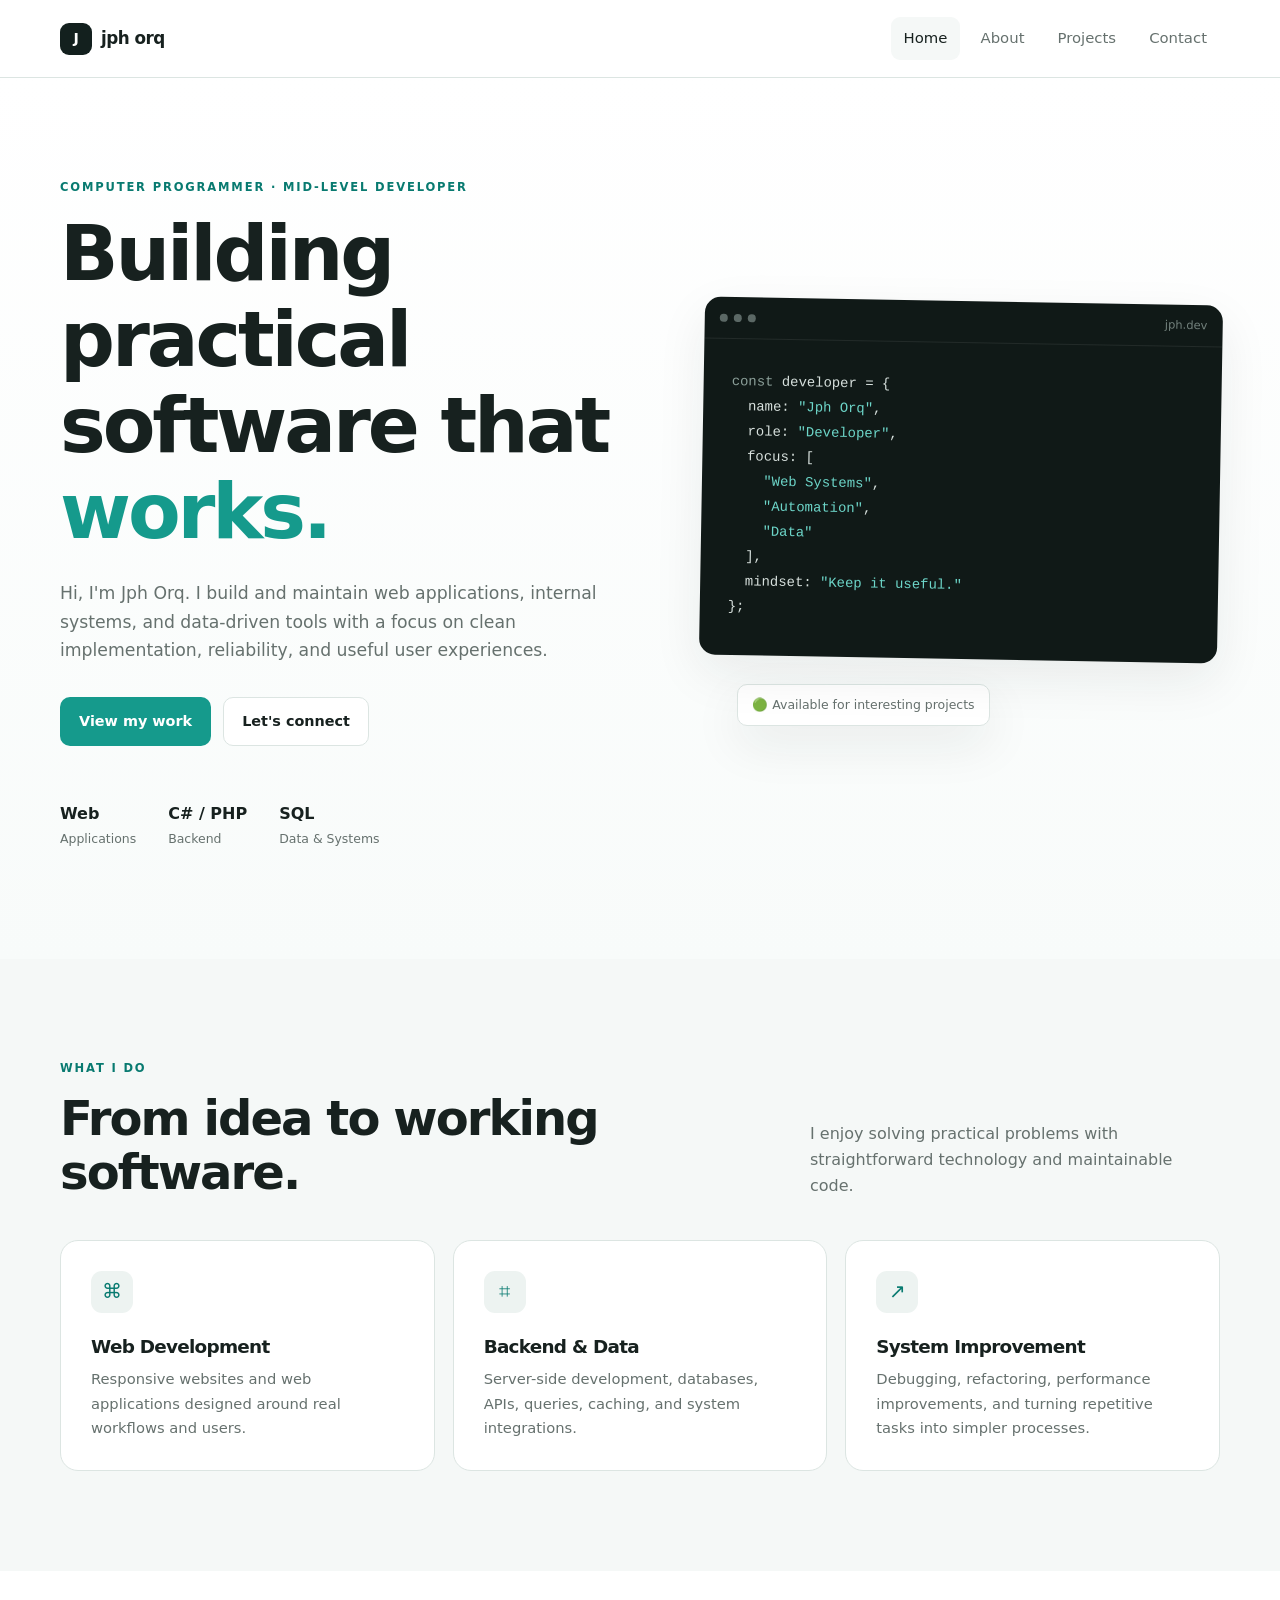
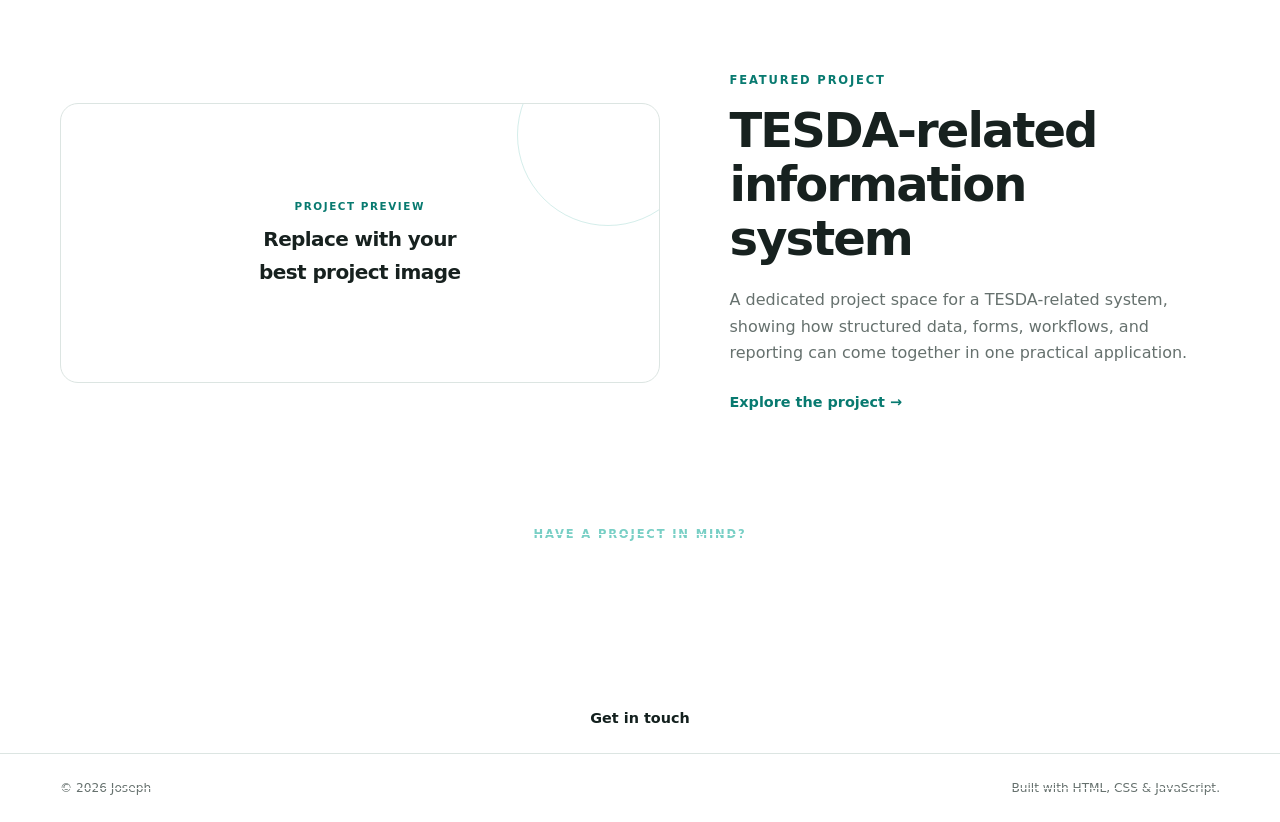
==== index.html @ 71cbd300 "head adjustment" ====
<!doctype html>
<html lang="en">
  <head>
    <meta charset="UTF-8" />
    <meta name="viewport" content="width=device-width, initial-scale=1.0" />
    <meta
      name="description"
      content="Joseph — Computer Programmer and Mid-Level Developer portfolio."
    />
    <title>Developer Portfolio</title>
    <link rel="stylesheet" href="css/style.css" />
    <link rel="icon" href="images/j_icon.png" type="image/x-icon" />
  </head>
  <body>
    <header class="site-header">
      <div class="container nav-wrap">
        <a class="brand" href="index.html"><span>J</span> jph orq</a>
        <button
          class="nav-toggle"
          aria-label="Open navigation"
          aria-expanded="false"
        >
          ☰
        </button>
        <nav class="site-nav" aria-label="Primary navigation">
          <a class="active" href="index.html">Home</a>
          <a href="about.html">About</a>
          <a href="projects.html">Projects</a>
          <a href="contact.html">Contact</a>
        </nav>
      </div>
    </header>

    <main>
      <section class="hero">
        <div class="container hero-grid">
          <div class="hero-copy">
            <p class="eyebrow">COMPUTER PROGRAMMER · MID-LEVEL DEVELOPER</p>
            <h1>Building practical software that <span>works.</span></h1>
            <p class="hero-text">
              Hi, I'm Jph Orq. I build and maintain web applications, internal
              systems, and data-driven tools with a focus on clean
              implementation, reliability, and useful user experiences.
            </p>
            <div class="hero-actions">
              <a class="button button-primary" href="projects.html"
                >View my work</a
              >
              <a class="button button-secondary" href="contact.html"
                >Let's connect</a
              >
            </div>
            <div class="quick-stats">
              <div><strong>Web</strong><span>Applications</span></div>
              <div><strong>C# / PHP</strong><span>Backend</span></div>
              <div><strong>SQL</strong><span>Data & Systems</span></div>
            </div>
          </div>
          <div class="hero-visual">
            <div class="code-window">
              <div class="window-bar">
                <i></i><i></i><i></i><span>jph.dev</span>
              </div>
              <pre><code><span class="code-muted">const</span> developer = {
  name: <span class="code-accent">"Jph Orq"</span>,
  role: <span class="code-accent">"Developer"</span>,
  focus: [
    <span class="code-accent">"Web Systems"</span>,
    <span class="code-accent">"Automation"</span>,
    <span class="code-accent">"Data"</span>
  ],
  mindset: <span class="code-accent">"Keep it useful."</span>
};</code></pre>
            </div>
            <div class="floating-note">
              🟢 Available for interesting projects
            </div>
          </div>
        </div>
      </section>

      <section class="section section-soft">
        <div class="container">
          <div class="section-heading">
            <div>
              <p class="eyebrow">WHAT I DO</p>
              <h2>From idea to working software.</h2>
            </div>
            <p>
              I enjoy solving practical problems with straightforward technology
              and maintainable code.
            </p>
          </div>
          <div class="feature-grid">
            <article class="feature-card">
              <span class="feature-icon">⌘</span>
              <h3>Web Development</h3>
              <p>
                Responsive websites and web applications designed around real
                workflows and users.
              </p>
            </article>
            <article class="feature-card">
              <span class="feature-icon">⌗</span>
              <h3>Backend & Data</h3>
              <p>
                Server-side development, databases, APIs, queries, caching, and
                system integrations.
              </p>
            </article>
            <article class="feature-card">
              <span class="feature-icon">↗</span>
              <h3>System Improvement</h3>
              <p>
                Debugging, refactoring, performance improvements, and turning
                repetitive tasks into simpler processes.
              </p>
            </article>
          </div>
        </div>
      </section>

      <section class="section">
        <div class="container spotlight">
          <div class="spotlight-image image-placeholder">
            <div>
              <span>PROJECT PREVIEW</span
              ><strong>Replace with your<br />best project image</strong>
            </div>
          </div>
          <div class="spotlight-copy">
            <p class="eyebrow">FEATURED PROJECT</p>
            <h2>TESDA-related information system</h2>
            <p>
              A dedicated project space for a TESDA-related system, showing how
              structured data, forms, workflows, and reporting can come together
              in one practical application.
            </p>
            <a class="text-link" href="tesda-project.html"
              >Explore the project →</a
            >
          </div>
        </div>
      </section>

      <s <section class="section section-dark">
        <div class="container cta">
          <p class="eyebrow">HAVE A PROJECT IN MIND?</p>
          <h2>Let's build something useful.</h2>
          <a class="button button-light" href="contact.html">Get in touch</a>
        </div>
      </section>
    </main>

    <footer class="site-footer">
      <div class="container footer-wrap">
        <span>© <span data-year></span> Joseph</span
        ><span>Built with HTML, CSS & JavaScript.</span>
      </div>
    </footer>   <script src="js/script.js"></script>
  </body>
</html>
---- css/style.css ----
/* =========================================================
   JOSEPH PORTFOLIO — EDIT THESE VARIABLES FIRST
   ========================================================= */
:root {
  --bg: #ffffff;
  --surface: #f5f8f7;
  --surface-2: #edf3f1;
  --text: #17211f;
  --muted: #66716e;
  --line: #dce5e2;
  --accent: #159a8c;
  --accent-dark: #087a70;
  --dark: #13201e;
  --max: 1160px;
  --radius: 18px;
  --shadow: 0 18px 50px rgba(20, 40, 36, 0.08);
}
* {
  box-sizing: border-box;
  margin: 0;
  padding: 0;
}
html {
  scroll-behavior: smooth;
}
body {
  font-family:
    Inter,
    ui-sans-serif,
    system-ui,
    -apple-system,
    BlinkMacSystemFont,
    "Segoe UI",
    sans-serif;
  background: var(--bg);
  color: var(--text);
  line-height: 1.65;
}
img {
  max-width: 100%;
  display: block;
}
a {
  color: inherit;
  text-decoration: none;
}
.container {
  width: min(var(--max), calc(100% - 40px));
  margin-inline: auto;
}
.site-header {
  height: 78px;
  border-bottom: 1px solid var(--line);
  background: rgba(255, 255, 255, 0.94);
  position: sticky;
  top: 0;
  z-index: 20;
  backdrop-filter: blur(14px);
}
.nav-wrap {
  height: 100%;
  display: flex;
  align-items: center;
  justify-content: space-between;
}
.brand {
  font-weight: 800;
  letter-spacing: -0.03em;
  font-size: 1.05rem;
  display: flex;
  align-items: center;
  gap: 9px;
}
.brand span {
  width: 32px;
  height: 32px;
  border-radius: 9px;
  background: var(--dark);
  color: #fff;
  display: grid;
  place-items: center;
  font-size: 0.9rem;
}
.site-nav {
  display: flex;
  gap: 7px;
  align-items: center;
}
.site-nav a {
  padding: 9px 13px;
  color: var(--muted);
  font-size: 0.93rem;
  border-radius: 9px;
}
.site-nav a:hover,
.site-nav a.active {
  color: var(--text);
  background: var(--surface);
}
.nav-toggle {
  display: none;
  border: 0;
  background: transparent;
  font-size: 1.4rem;
  color: var(--text);
  cursor: pointer;
}
.hero {
  padding: 100px 0 110px;
  background: linear-gradient(180deg, #fff 0%, #f8fbfa 100%);
  overflow: hidden;
}
.hero-grid {
  display: grid;
  grid-template-columns: 1.05fr 0.95fr;
  gap: 70px;
  align-items: center;
}
.eyebrow {
  font-size: 0.72rem;
  letter-spacing: 0.16em;
  font-weight: 800;
  color: var(--accent-dark);
  margin-bottom: 14px;
}
h1,
h2,
h3 {
  line-height: 1.12;
  letter-spacing: -0.04em;
}
h1 {
  font-size: clamp(3rem, 6vw, 5.25rem);
  max-width: 780px;
}
h1 span,
h2 span {
  color: var(--accent);
}
h2 {
  font-size: clamp(2rem, 4vw, 3rem);
}
h3 {
  font-size: 1.15rem;
}
.hero-text,
.page-hero > div > p:last-child {
  font-size: 1.08rem;
  color: var(--muted);
  max-width: 650px;
  margin-top: 24px;
}
.hero-actions {
  display: flex;
  gap: 12px;
  margin-top: 32px;
  flex-wrap: wrap;
}
.button {
  display: inline-flex;
  align-items: center;
  justify-content: center;
  border-radius: 10px;
  padding: 12px 18px;
  font-weight: 750;
  font-size: 0.9rem;
  border: 1px solid transparent;
  transition: 0.2s ease;
}
.button:hover {
  transform: translateY(-2px);
}
.button-primary {
  background: var(--accent);
  color: #fff;
}
.button-primary:hover {
  background: var(--accent-dark);
}
.button-secondary {
  border-color: var(--line);
  background: #fff;
}
.button-light {
  background: #fff;
  color: var(--dark);
}
.quick-stats {
  display: flex;
  gap: 32px;
  margin-top: 55px;
}
.quick-stats div {
  display: grid;
  gap: 1px;
}
.quick-stats strong {
  font-size: 1rem;
}
.quick-stats span {
  font-size: 0.78rem;
  color: var(--muted);
}
.code-window {
  background: #101917;
  border-radius: 16px;
  box-shadow: var(--shadow);
  overflow: hidden;
  transform: rotate(1deg);
}
.window-bar {
  height: 42px;
  padding: 0 15px;
  display: flex;
  align-items: center;
  gap: 6px;
  color: #72807c;
  font-size: 0.72rem;
  border-bottom: 1px solid rgba(255, 255, 255, 0.08);
}
.window-bar i {
  width: 8px;
  height: 8px;
  border-radius: 50%;
  background: #5b6865;
}
.window-bar span {
  margin-left: auto;
}
pre {
  padding: 30px 28px 36px;
  overflow: auto;
  color: #d7e0dd;
  font:
    500 0.87rem/1.8 ui-monospace,
    SFMono-Regular,
    Menlo,
    monospace;
}
.code-muted {
  color: #8ca09a;
}
.code-accent {
  color: #6dd6c9;
}
.floating-note {
  display: inline-block;
  background: #fff;
  border: 1px solid var(--line);
  box-shadow: var(--shadow);
  padding: 10px 14px;
  border-radius: 10px;
  font-size: 0.78rem;
  margin: 24px 0 0 35px;
  color: var(--muted);
}
.section {
  padding: 100px 0;
}
.section-soft {
  background: var(--surface);
}
.section-dark {
  background: var(--dark);
  color: #fff;
}
.section-heading {
  display: flex;
  justify-content: space-between;
  gap: 40px;
  align-items: end;
  margin-bottom: 40px;
}
.section-heading > p {
  max-width: 410px;
  color: var(--muted);
}
.feature-grid {
  display: grid;
  grid-template-columns: repeat(3, 1fr);
  gap: 18px;
}
.feature-card {
  border: 1px solid var(--line);
  border-radius: var(--radius);
  padding: 30px;
  background: #fff;
}
.feature-icon {
  display: grid;
  place-items: center;
  width: 42px;
  height: 42px;
  border-radius: 11px;
  background: var(--surface-2);
  color: var(--accent-dark);
  font-size: 1.25rem;
  margin-bottom: 24px;
}
.feature-card p,
.project-card p,
.timeline p,
.case-features p {
  color: var(--muted);
  font-size: 0.92rem;
  margin-top: 10px;
}
.spotlight {
  display: grid;
  grid-template-columns: 1.1fr 0.9fr;
  gap: 70px;
  align-items: center;
}
.image-placeholder {
  min-height: 280px;
  background: linear-gradient(135deg, #dfeae7, #f6faf9);
  border: 1px solid var(--line);
  border-radius: var(--radius);
  display: grid;
  place-items: center;
  overflow: hidden;
  position: relative;
  background-image: none;
}
.image-placeholder:after {
  content: "";
  position: absolute;
  width: 180px;
  height: 180px;
  border: 1px solid rgba(21, 154, 140, 0.18);
  border-radius: 50%;
  top: -60px;
  right: -40px;
}
.image-placeholder > div {
  text-align: center;
  position: relative;
  z-index: 1;
  display: grid;
  gap: 8px;
}
.image-placeholder span {
  font-size: 0.65rem;
  letter-spacing: 0.15em;
  font-weight: 800;
  color: var(--accent-dark);
}
.image-placeholder strong {
  font-size: 1.25rem;
  letter-spacing: -0.03em;
}
.spotlight-copy p:not(.eyebrow) {
  color: var(--muted);
  margin: 22px 0;
}
.text-link {
  font-weight: 800;
  color: var(--accent-dark);
  font-size: 0.9rem;
}
.cta {
  text-align: center;
  padding: 10px 0;
}
.cta h2 {
  max-width: 700px;
  margin: 0 auto 28px;
}
.cta .eyebrow {
  color: #78cfc5;
}
.site-footer {
  border-top: 1px solid var(--line);
  padding: 24px 0;
  color: var(--muted);
  font-size: 0.76rem;
}
.footer-wrap {
  display: flex;
  justify-content: space-between;
  gap: 20px;
}
.page-hero {
  padding: 95px 0 85px;
  background: var(--surface);
}
.page-hero h1 {
  font-size: clamp(2.8rem, 6vw, 5rem);
}
.page-hero > div > p:last-child {
  margin-top: 22px;
}
.about-grid {
  display: grid;
  grid-template-columns: 0.75fr 1.25fr;
  gap: 80px;
  align-items: center;
}
.portrait-placeholder {
  min-height: 430px;
}
.about-grid h2 {
  margin-bottom: 22px;
}
.about-grid p:not(.eyebrow) {
  color: var(--muted);
  margin: 0 0 14px;
}
.skill-list {
  display: flex;
  flex-wrap: wrap;
  gap: 8px;
  margin-top: 25px;
}
.skill-list span,
.tags span {
  font-size: 0.7rem;
  font-weight: 750;
  border: 1px solid var(--line);
  background: var(--surface);
  padding: 5px 9px;
  border-radius: 7px;
  color: var(--muted);
}
.timeline {
  display: grid;
  grid-template-columns: repeat(3, 1fr);
  gap: 22px;
}
.timeline > div {
  border-top: 1px solid var(--line);
  padding-top: 20px;
}
.timeline b,
.case-features b {
  color: var(--accent);
  font-size: 0.75rem;
}
.github-card {
  display: grid;
  grid-template-columns: auto 1fr auto;
  gap: 22px;
  align-items: center;
  border: 1px solid var(--line);
  border-radius: var(--radius);
  padding: 25px;
  background: #fff;
  box-shadow: var(--shadow);
}
.github-avatar {
  width: 64px;
  height: 64px;
  border-radius: 50%;
  background: var(--dark);
  color: #fff;
  display: grid;
  place-items: center;
  font-size: 1.4rem;
  font-weight: 800;
}
.github-main h2 {
  font-size: 1.5rem;
}
.github-main p:not(.eyebrow) {
  color: var(--muted);
  font-size: 0.85rem;
}
.status-dot {
  display: inline-block;
  width: 9px;
  height: 9px;
  background: var(--accent);
  border-radius: 50%;
  margin-left: 5px;
}
.github-stats {
  display: flex;
  gap: 18px;
  margin-top: 8px;
  color: var(--muted);
  font-size: 0.75rem;
}
.github-stats strong {
  color: var(--text);
}
.project-grid {
  display: grid;
  grid-template-columns: repeat(2, 1fr);
  gap: 22px;
}
.project-card {
  border: 1px solid var(--line);
  border-radius: var(--radius);
  overflow: hidden;
  background: #fff;
}
.project-image {
  border: 0;
  border-radius: 0;
  min-height: 240px;
  height: 350px;
  position: relative;
  overflow: hidden;

  background-size: cover;
  background-position: center;
  background-repeat: no-repeat;

  display: flex;
  align-items: flex-end;
  padding: 30px;
}

.project-image::before {
  content: "";
  position: absolute;
  inset: 0;
  background: linear-gradient(to top, rgba(0, 0, 0, 0.75), rgba(0, 0, 0, 0.1));
}

.project-image > div {
  position: relative;
  z-index: 1;
  color: white;
}

.project-image span {
  display: block;
  font-size: 12px;
  margin-bottom: 10px;
  letter-spacing: 1px;
  opacity: 0.8;
}

.project-image strong {
  display: block;
  font-size: 28px;
  line-height: 1.15;
}
.project-content {
  padding: 27px;
}
.project-type {
  font-size: 0.68rem !important;
  text-transform: uppercase;
  letter-spacing: 0.12em;
  font-weight: 800;
  color: var(--accent-dark) !important;
  margin: 0 0 8px !important;
}
.project-content h2 {
  font-size: 1.65rem;
}
.project-content > p:not(.project-type) {
  margin: 13px 0 17px;
}
.tags {
  display: flex;
  flex-wrap: wrap;
  gap: 6px;
  margin-bottom: 22px;
}
.project-featured {
  grid-column: span 2;
  display: grid;
  grid-template-columns: 1.1fr 0.9fr;
}
.project-featured .project-image {
  min-height: 100%;
}
.case-hero {
  padding: 70px 0 85px;
  background: var(--dark);
  color: #fff;
}
.case-hero .eyebrow {
  color: #78cfc5;
  margin-top: 55px;
}
.case-hero h1 {
  font-size: clamp(3rem, 6vw, 5.5rem);
}
.case-intro {
  max-width: 680px;
  color: #b7c5c1;
  margin: 25px 0;
}
.back-link {
  color: #a8b8b4;
  font-size: 0.8rem;
}
.case-hero .tags span {
  border-color: rgba(255, 255, 255, 0.14);
  background: rgba(255, 255, 255, 0.06);
  color: #d8e2df;
}
.case-grid {
  display: grid;
  grid-template-columns: 1.25fr 0.75fr;
  gap: 70px;
  align-items: start;
}
.case-image.large {
  min-height: 470px;
}
.case-facts {
  border-top: 1px solid var(--line);
  padding-top: 20px;
}
.case-facts dl {
  display: grid;
  grid-template-columns: 100px 1fr;
  gap: 13px 15px;
}
.case-facts dt {
  color: var(--muted);
  font-size: 0.78rem;
}
.case-facts dd {
  font-size: 0.85rem;
  font-weight: 700;
}
.case-content {
  max-width: 850px;
}
.case-content > p:not(.eyebrow) {
  color: var(--muted);
  margin: 22px 0 35px;
  font-size: 1rem;
}
.case-features {
  display: grid;
  grid-template-columns: repeat(3, 1fr);
  gap: 20px;
}
.case-features > div {
  border-top: 1px solid var(--line);
  padding-top: 18px;
}
.image-strip {
  display: grid;
  grid-template-columns: repeat(3, 1fr);
  gap: 16px;
}
.image-strip .image-placeholder {
  min-height: 230px;
}
.contact-grid {
  display: grid;
  grid-template-columns: 0.8fr 1.2fr;
  gap: 90px;
}
.contact-grid h2 {
  margin-bottom: 20px;
}
.contact-grid > div > p:not(.eyebrow) {
  color: var(--muted);
  max-width: 450px;
}
.contact-list {
  margin-top: 35px;
  display: grid;
  gap: 18px;
}
.contact-list a,
.contact-list > div {
  display: grid;
  gap: 2px;
}
.contact-list small {
  color: var(--muted);
  font-size: 0.7rem;
  text-transform: uppercase;
  letter-spacing: 0.1em;
}
.contact-list strong {
  font-size: 0.95rem;
}
.contact-form {
  border: 1px solid var(--line);
  border-radius: var(--radius);
  padding: 30px;
  background: #fff;
  box-shadow: var(--shadow);
  display: grid;
  gap: 17px;
}
.contact-form label {
  font-size: 0.8rem;
  font-weight: 750;
  display: grid;
  gap: 7px;
}
.contact-form input,
.contact-form textarea {
  font: inherit;
  border: 1px solid var(--line);
  border-radius: 9px;
  padding: 12px 13px;
  outline: none;
  background: #fbfcfc;
  resize: vertical;
}
.contact-form input:focus,
.contact-form textarea:focus {
  border-color: var(--accent);
}
.form-note {
  font-size: 0.7rem;
  color: var(--muted);
}
.mini-cta {
  display: flex;
  justify-content: space-between;
  align-items: center;
}
@media (max-width: 900px) {
  .hero-grid,
  .spotlight,
  .about-grid,
  .case-grid,
  .contact-grid {
    grid-template-columns: 1fr;
    gap: 45px;
  }
  .hero {
    padding: 70px 0 80px;
  }
  .hero-visual {
    max-width: 650px;
  }
  .feature-grid,
  .timeline {
    grid-template-columns: 1fr;
  }
  .project-featured {
    grid-column: auto;
    grid-template-columns: 1fr;
  }
  .project-featured .project-image {
    min-height: 240px;
  }
  .case-features {
    grid-template-columns: 1fr 1fr;
  }
  .image-strip {
    grid-template-columns: 1fr 1fr;
  }
}
@media (max-width: 680px) {
  .container {
    width: min(var(--max), calc(100% - 28px));
  }
  .site-header {
    height: 68px;
  }
  .nav-toggle {
    display: block;
  }
  .site-nav {
    display: none;
    position: absolute;
    top: 68px;
    left: 0;
    right: 0;
    background: #fff;
    border-bottom: 1px solid var(--line);
    padding: 10px 14px;
    flex-direction: column;
    align-items: stretch;
    box-shadow: 0 15px 30px rgba(0, 0, 0, 0.06);
  }
  .site-nav.open {
    display: flex;
  }
  .site-nav a {
    padding: 12px;
  }
  .hero h1,
  .page-hero h1 {
    font-size: 2.75rem;
  }
  .section {
    padding: 72px 0;
  }
  .section-heading {
    display: block;
  }
  .section-heading > p {
    margin-top: 18px;
  }
  .quick-stats {
    gap: 20px;
    margin-top: 40px;
  }
  .code-window {
    transform: none;
  }
  .project-grid,
  .case-features,
  .image-strip {
    grid-template-columns: 1fr;
  }
  .github-card {
    grid-template-columns: auto 1fr;
  }
  .github-card .button {
    grid-column: 1/-1;
  }
  .footer-wrap {
    flex-direction: column;
  }
  .page-hero {
    padding: 70px 0;
  }
  .case-hero {
    padding: 50px 0 65px;
  }
  .case-hero .eyebrow {
    margin-top: 45px;
  }
  .case-image.large {
    min-height: 330px;
  }
  .mini-cta {
    display: block;
  }
  .mini-cta .button {
    margin-top: 20px;
  }
}
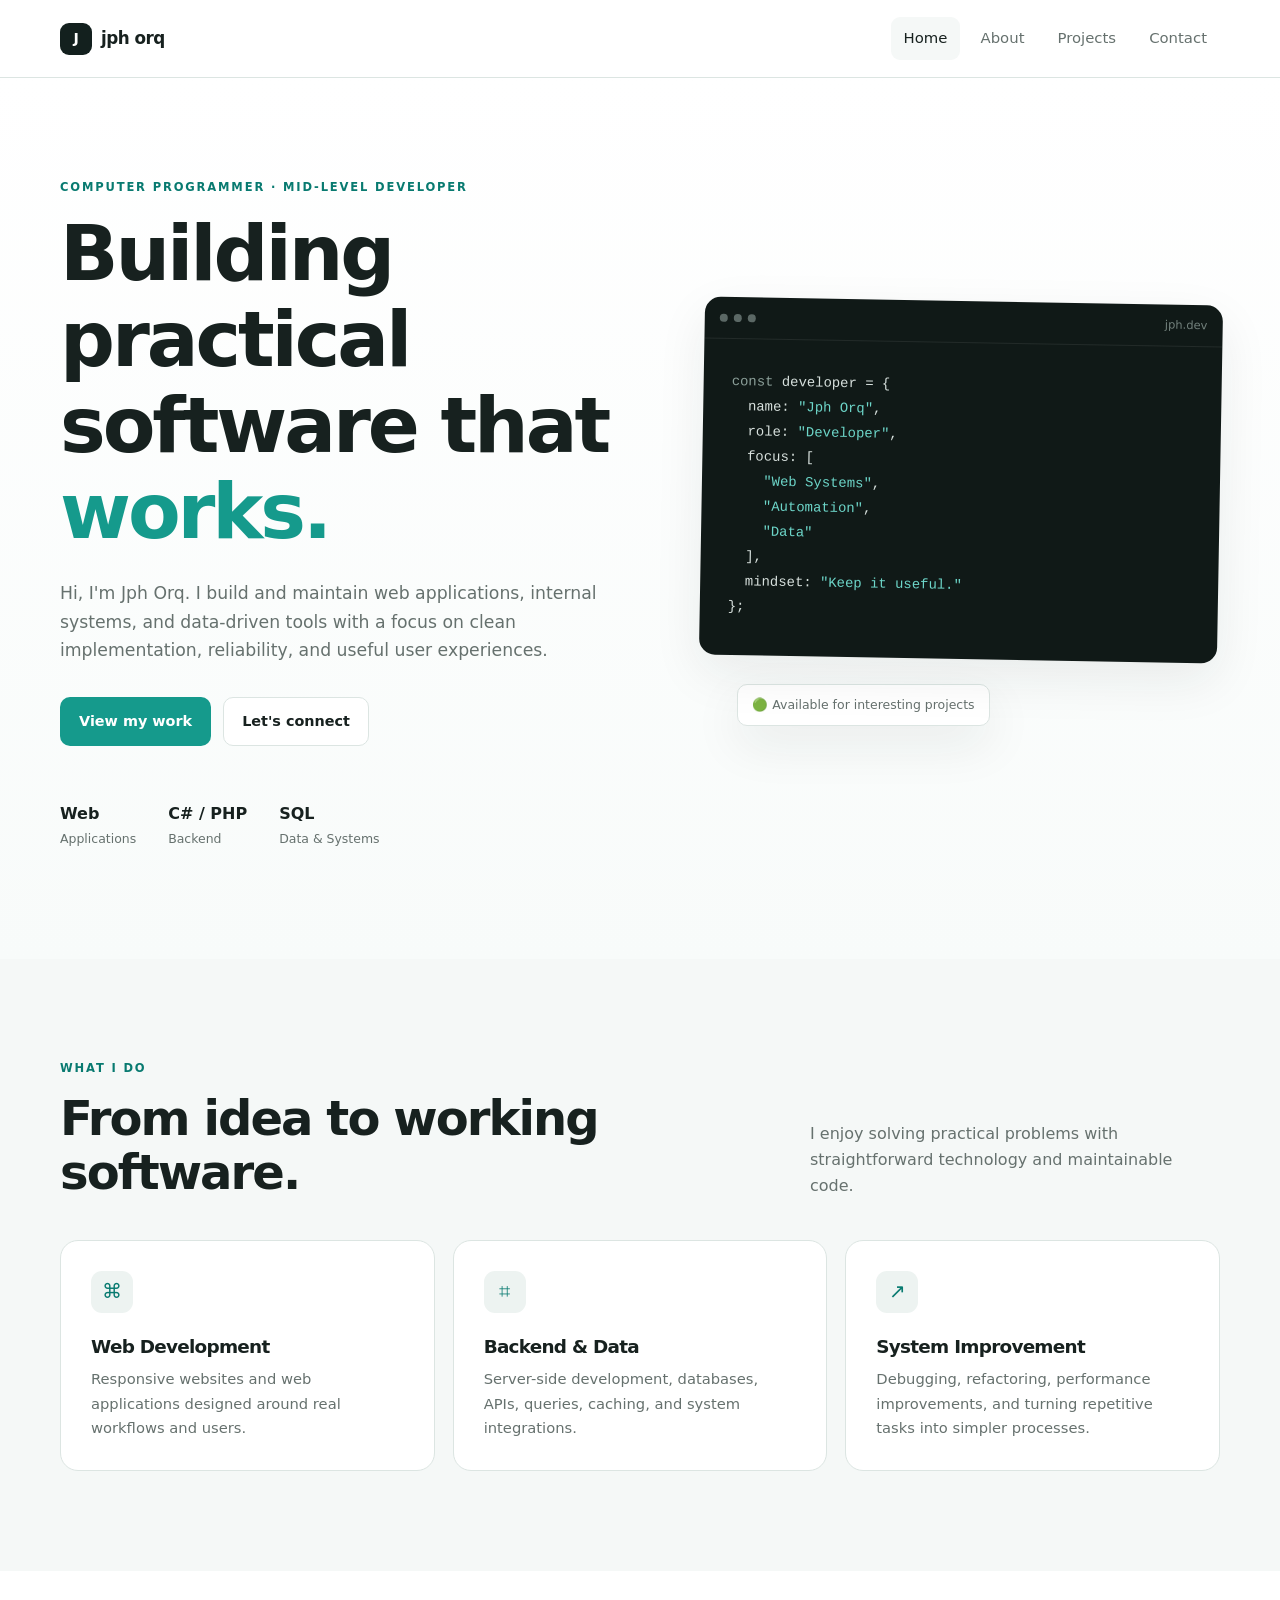
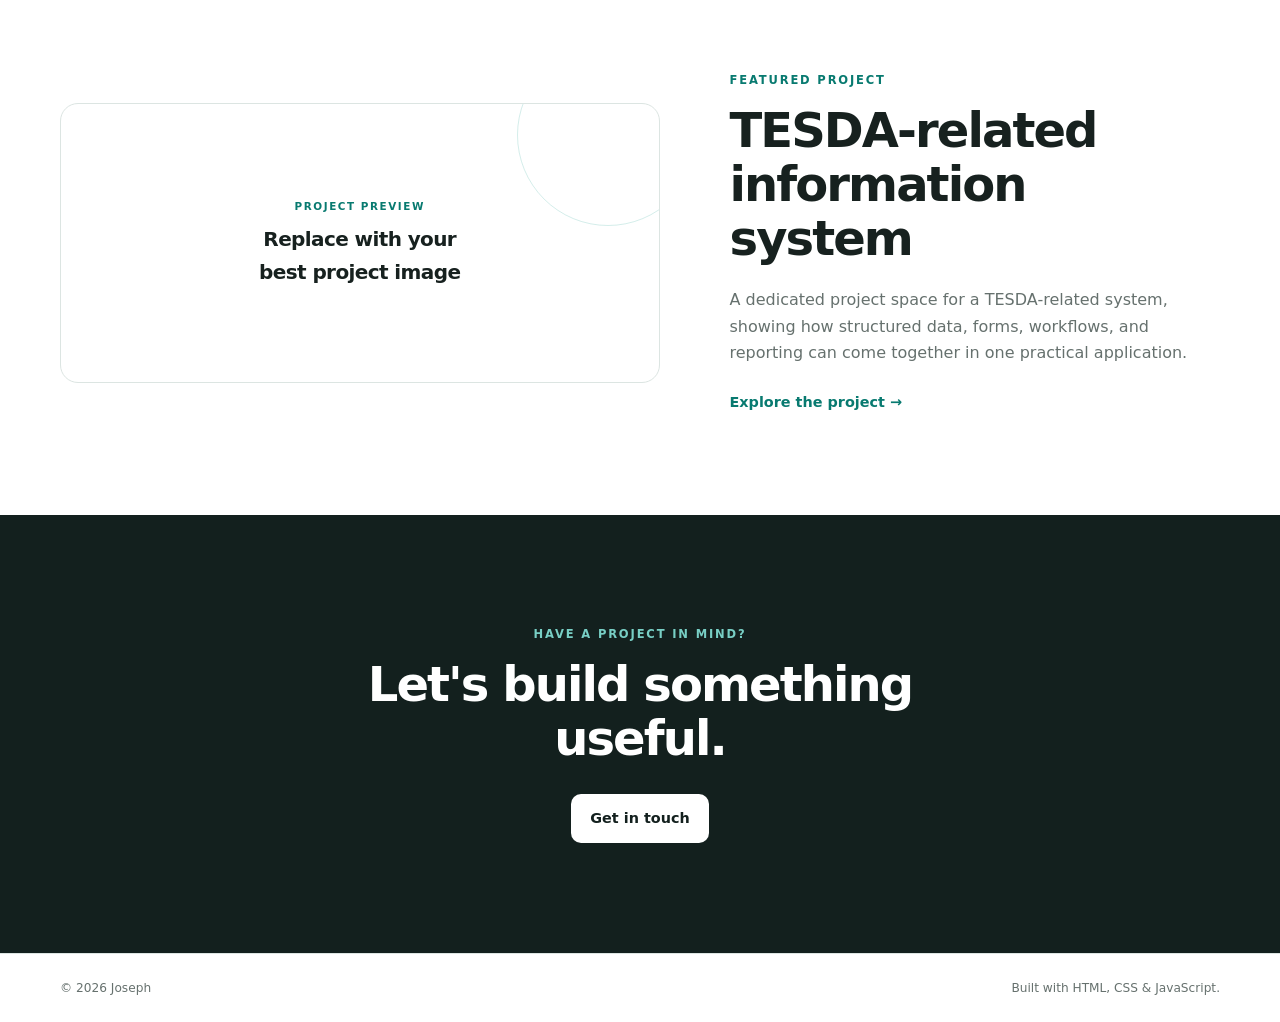
==== commit 1025a01b: "update index.html" ====
--- a/index.html
+++ b/index.html
@@ -7,7 +7,7 @@
       name="description"
       content="Joseph — Computer Programmer and Mid-Level Developer portfolio."
     />
-    <title>Developer Portfolio</title>
+    <title>Home | Developer Portfolio</title>
     <link rel="stylesheet" href="css/style.css" />
     <link rel="icon" href="images/j_icon.png" type="image/x-icon" />
   </head>
@@ -142,8 +142,7 @@
           </div>
         </div>
       </section>
-
-      <s <section class="section section-dark">
+      <section class="section section-dark">
         <div class="container cta">
           <p class="eyebrow">HAVE A PROJECT IN MIND?</p>
           <h2>Let's build something useful.</h2>
@@ -157,6 +156,7 @@
         <span>© <span data-year></span> Joseph</span
         ><span>Built with HTML, CSS & JavaScript.</span>
       </div>
-    </footer>   <script src="js/script.js"></script>
+    </footer>
+    <script src="js/script.js"></script>
   </body>
 </html>
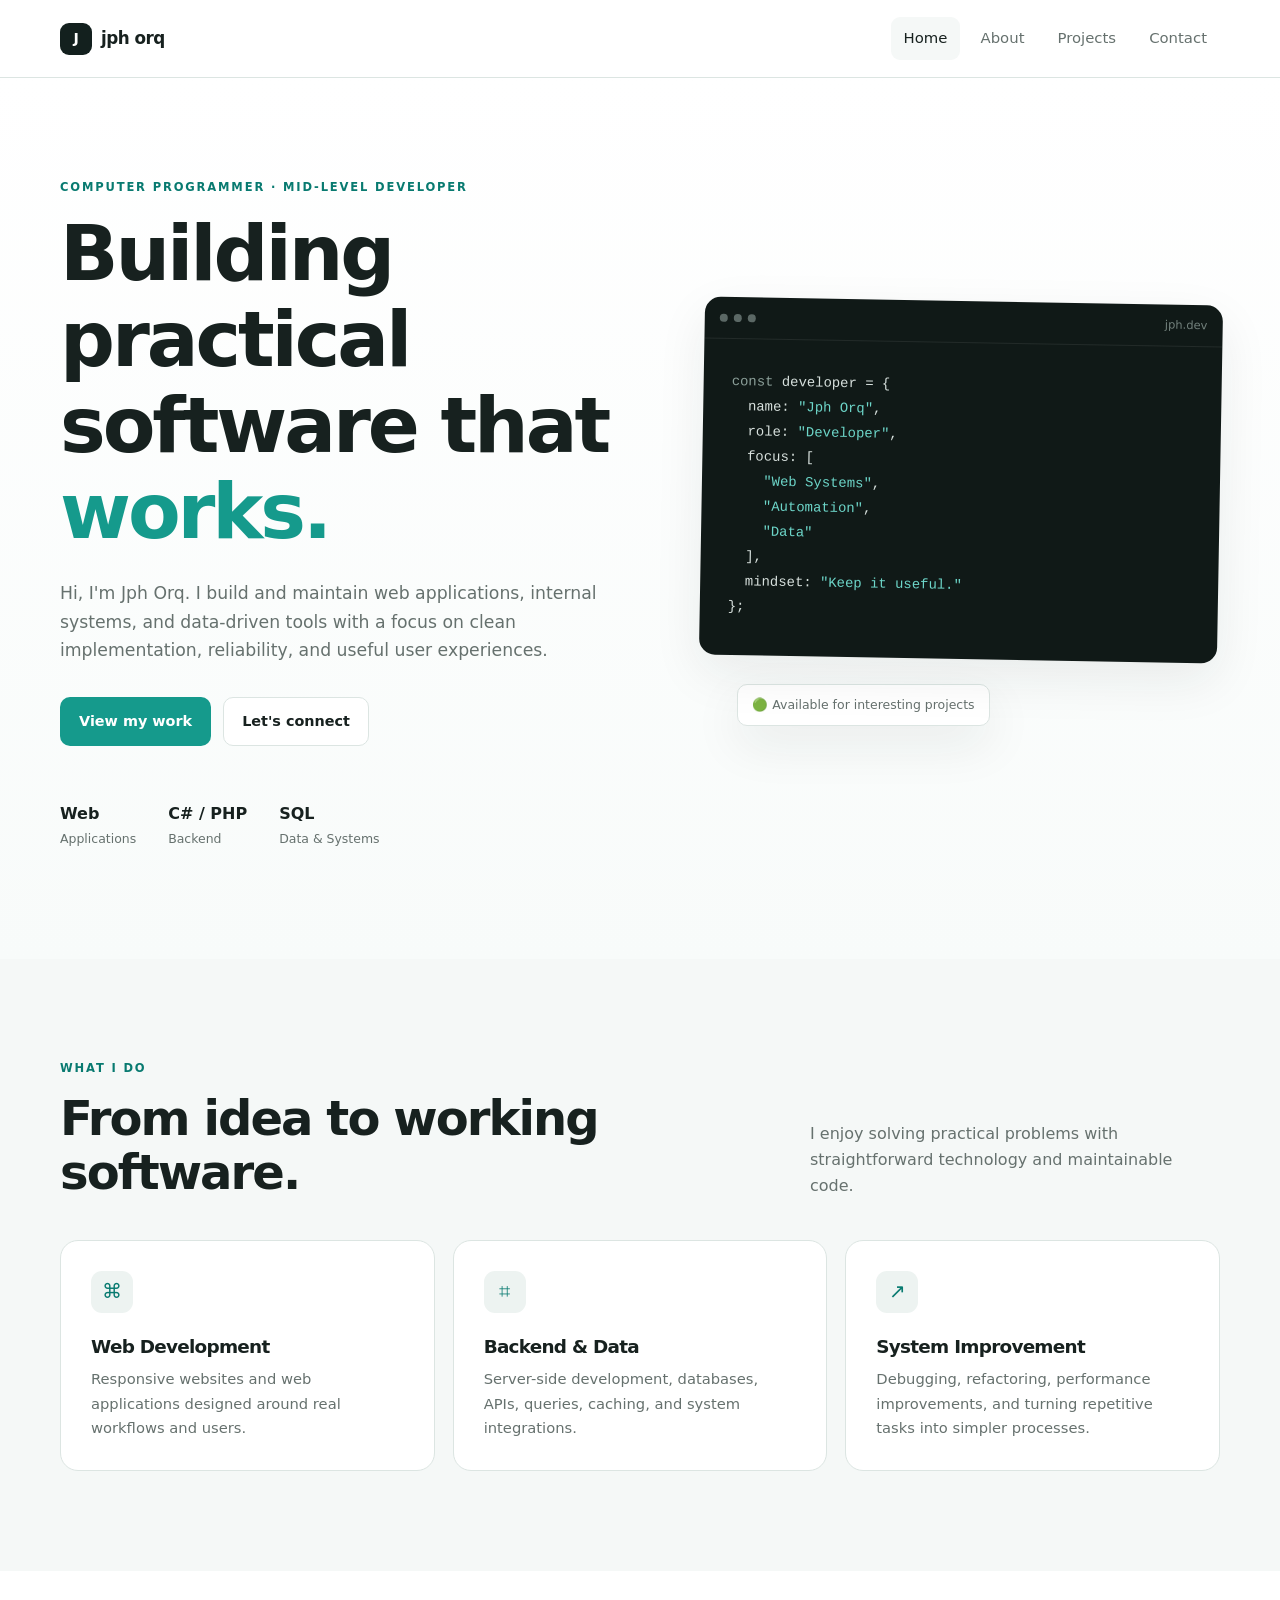
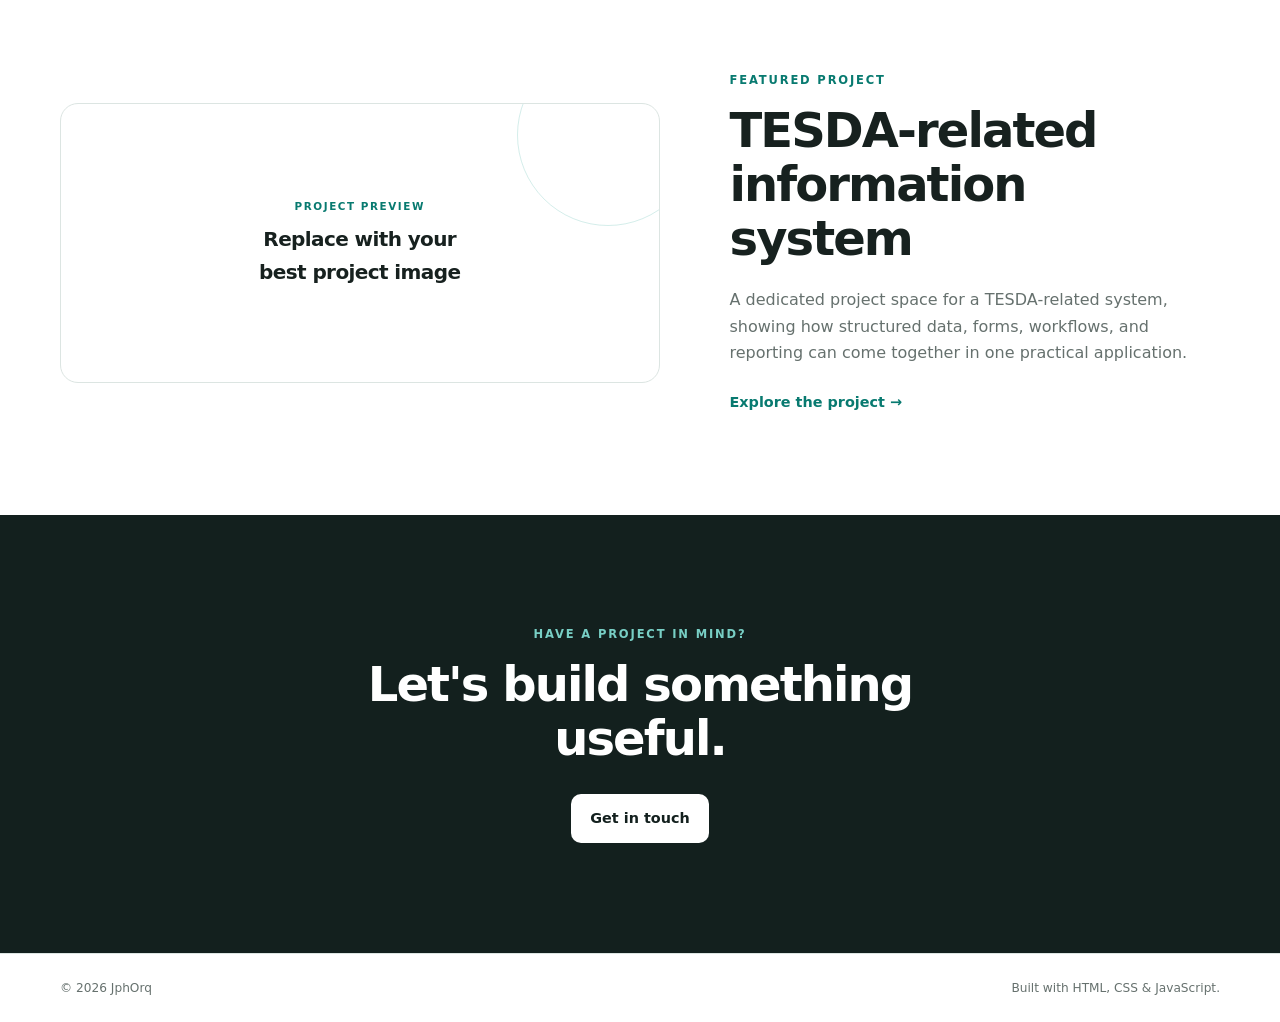
==== commit 1830afcd: "update .html files" ====
--- a/index.html
+++ b/index.html
@@ -153,10 +153,11 @@
 
     <footer class="site-footer">
       <div class="container footer-wrap">
-        <span>© <span data-year></span> Joseph</span
+        <span>© <span data-year></span> JphOrq</span
         ><span>Built with HTML, CSS & JavaScript.</span>
       </div>
     </footer>
+
     <script src="js/script.js"></script>
   </body>
 </html>
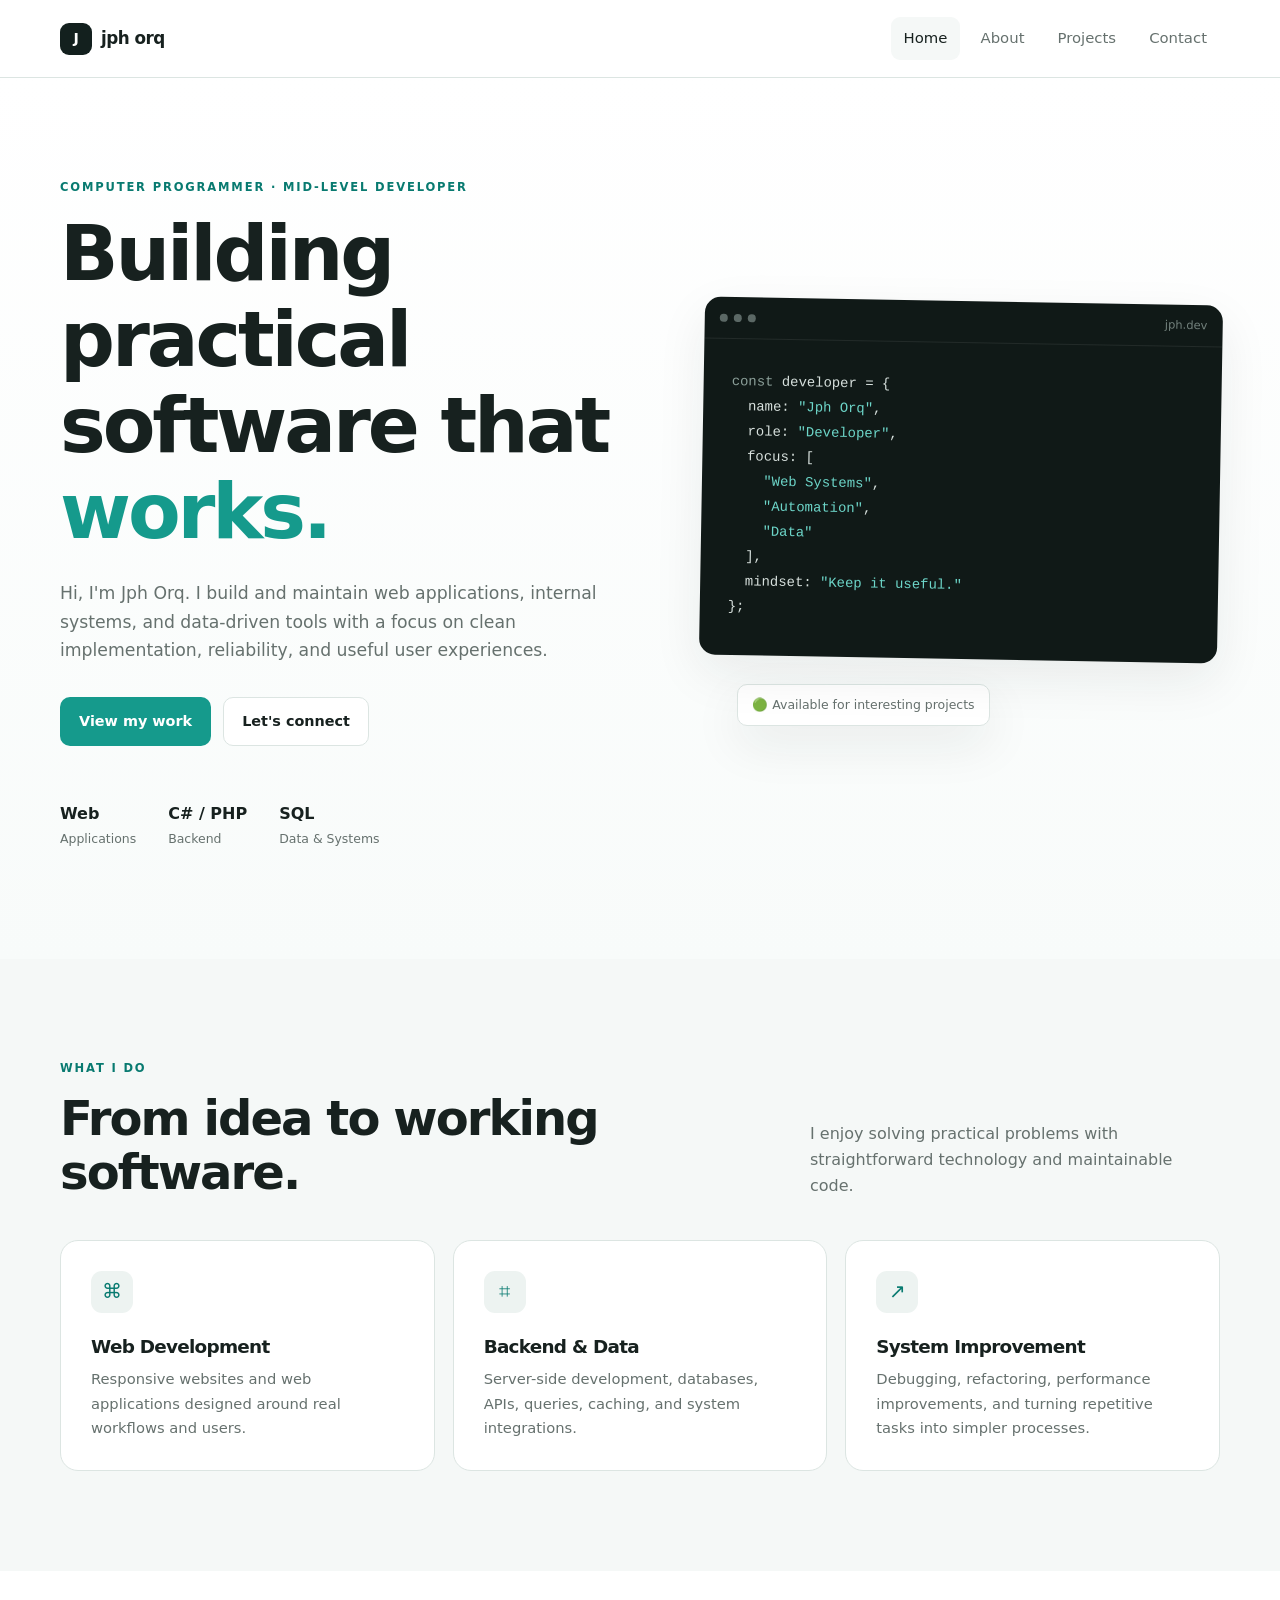
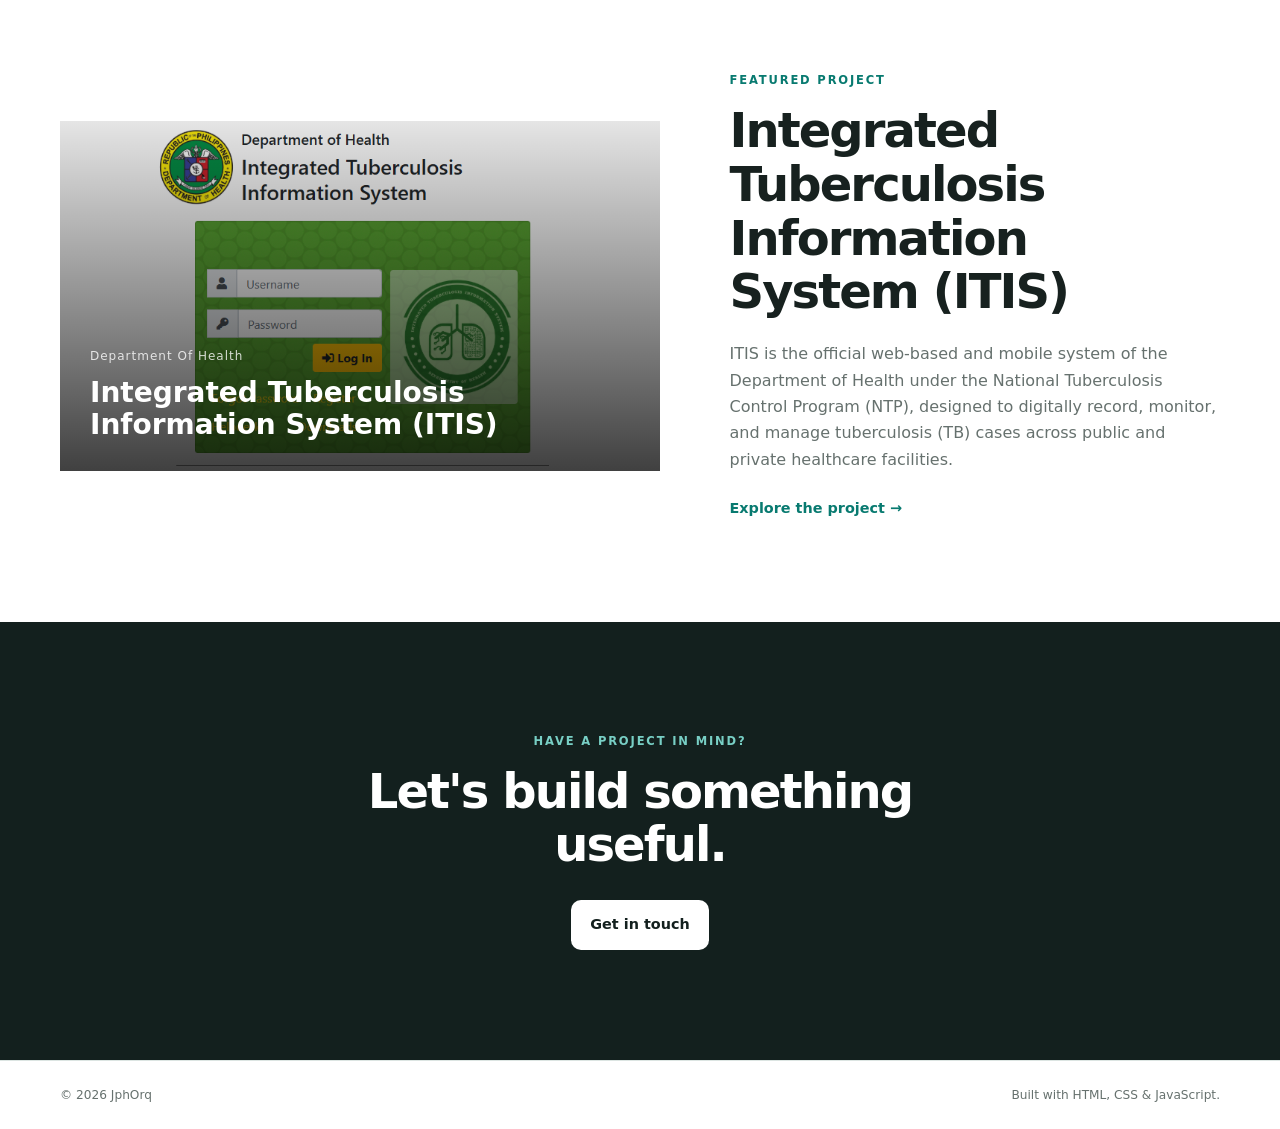
==== commit 26ffda09: "change and update" ====
--- a/index.html
+++ b/index.html
@@ -122,21 +122,27 @@
 
       <section class="section">
         <div class="container spotlight">
-          <div class="spotlight-image image-placeholder">
+          <div
+            class="project-image"
+            style="background-image: url(images/itis.png)"
+          >
             <div>
-              <span>PROJECT PREVIEW</span
-              ><strong>Replace with your<br />best project image</strong>
+              <span>Department Of Health</span
+              ><strong
+                >Integrated Tuberculosis<br />Information System (ITIS)</strong
+              >
             </div>
           </div>
           <div class="spotlight-copy">
             <p class="eyebrow">FEATURED PROJECT</p>
-            <h2>TESDA-related information system</h2>
+            <h2>Integrated Tuberculosis<br />Information System (ITIS)</h2>
             <p>
-              A dedicated project space for a TESDA-related system, showing how
-              structured data, forms, workflows, and reporting can come together
-              in one practical application.
+              ITIS is the official web-based and mobile system of the Department
+              of Health under the National Tuberculosis Control Program (NTP),
+              designed to digitally record, monitor, and manage tuberculosis
+              (TB) cases across public and private healthcare facilities.
             </p>
-            <a class="text-link" href="tesda-project.html"
+            <a class="text-link" href="ITIS-project.html"
               >Explore the project →</a
             >
           </div>
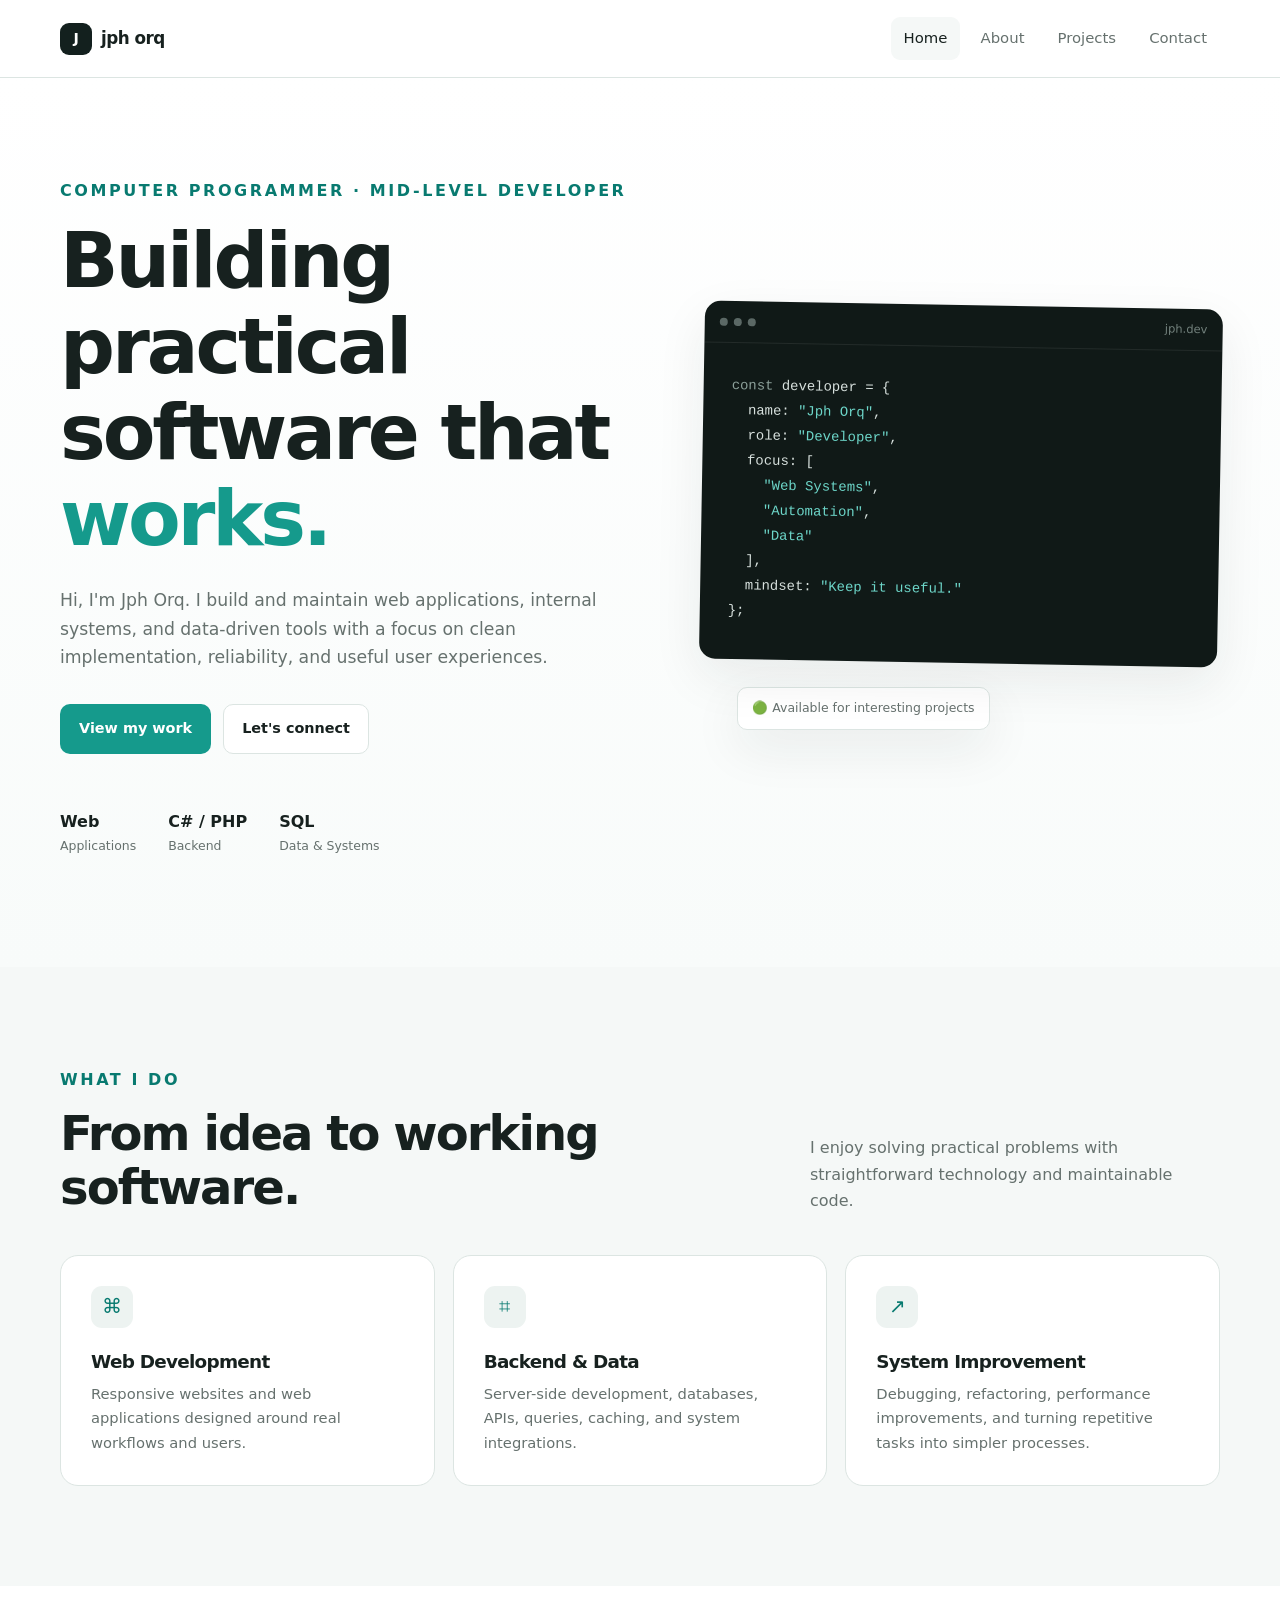
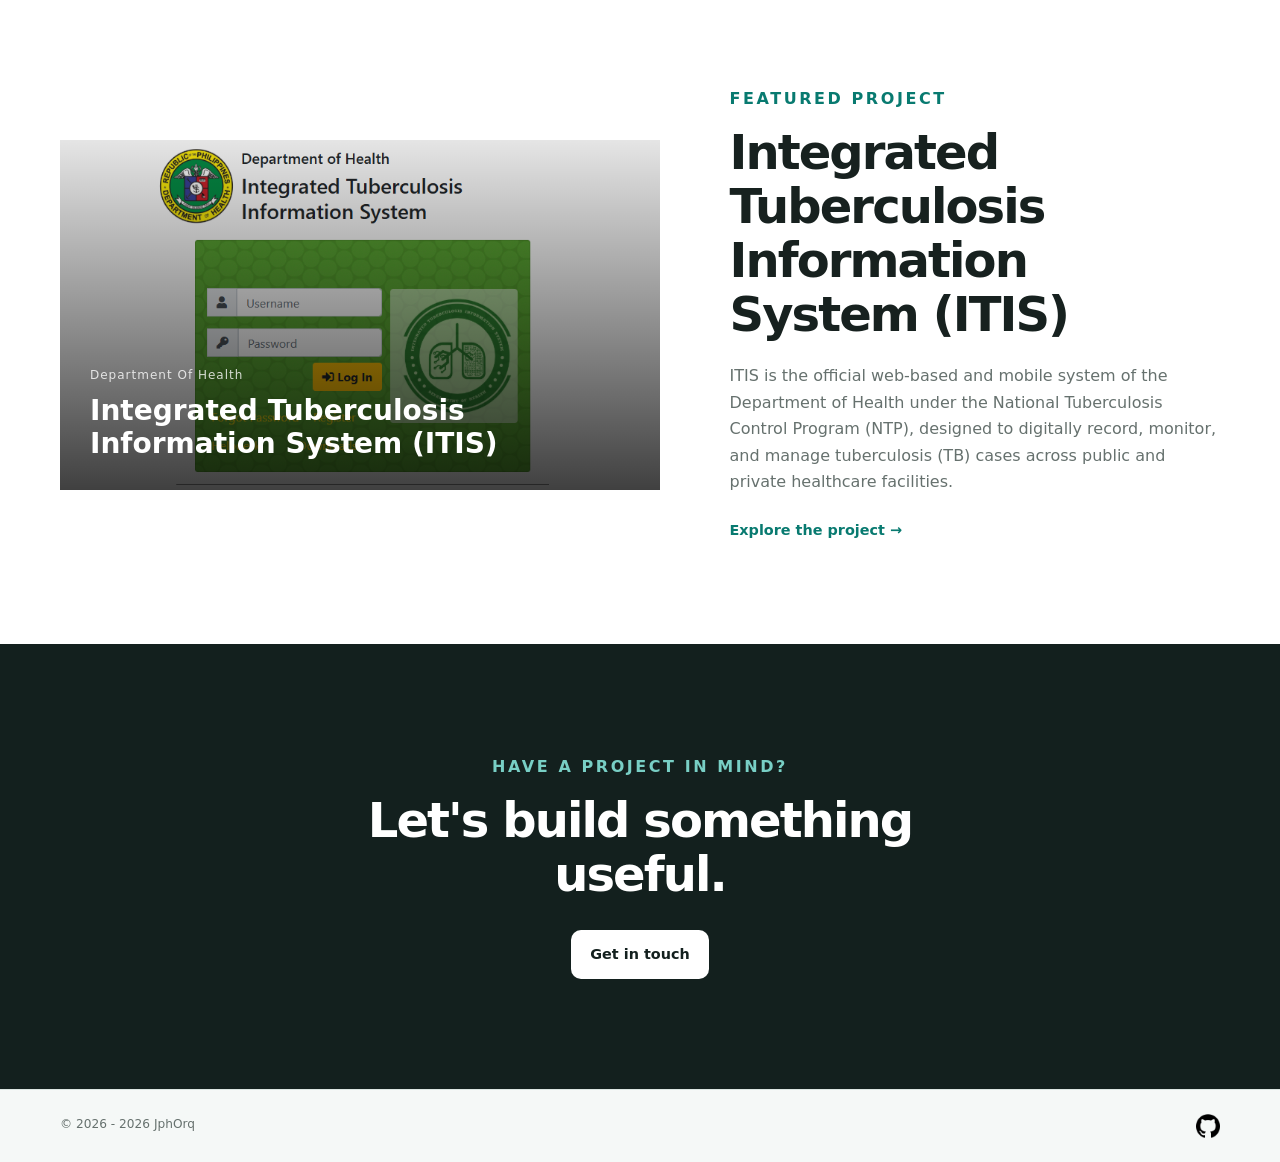
==== commit c7495200: "update html & css + add image" ====
--- a/index.html
+++ b/index.html
@@ -159,8 +159,12 @@
 
     <footer class="site-footer">
       <div class="container footer-wrap">
-        <span>© <span data-year></span> JphOrq</span
-        ><span>Built with HTML, CSS & JavaScript.</span>
+        <span>© 2026 - <span data-year></span> JphOrq</span>
+        <span>
+          <a href="https://github.com/JphOrq" target="_blank">
+            <img src="images/GitHub1.png" alt="GitHub" width="24" height="24" />
+          </a>
+        </span>
       </div>
     </footer>
 
--- a/css/style.css
+++ b/css/style.css
@@ -1,6 +1,3 @@
-/* =========================================================
-   JOSEPH PORTFOLIO — EDIT THESE VARIABLES FIRST
-   ========================================================= */
 :root {
   --bg: #ffffff;
   --surface: #f5f8f7;
@@ -117,7 +114,7 @@
   align-items: center;
 }
 .eyebrow {
-  font-size: 0.72rem;
+  font-size: 1rem;
   letter-spacing: 0.16em;
   font-weight: 800;
   color: var(--accent-dark);
@@ -603,6 +600,11 @@
 .case-image.large {
   min-height: 470px;
 }
+.case-image {
+  background-size: cover;
+  background-position: left center;
+  background-repeat: no-repeat;
+}
 .case-facts {
   border-top: 1px solid var(--line);
   padding-top: 20px;
@@ -714,6 +716,22 @@
   justify-content: space-between;
   align-items: center;
 }
+
+footer {
+  border-top: 1px solid var(--border);
+  background: var(--surface);
+}
+
+footer img {
+  width: 24px;
+  height: 24px;
+  transition: transform 0.4s ease-in-out;
+}
+
+footer a:hover img {
+  transform: scale(1.3) rotate(360deg);
+}
+
 @media (max-width: 900px) {
   .hero-grid,
   .spotlight,
